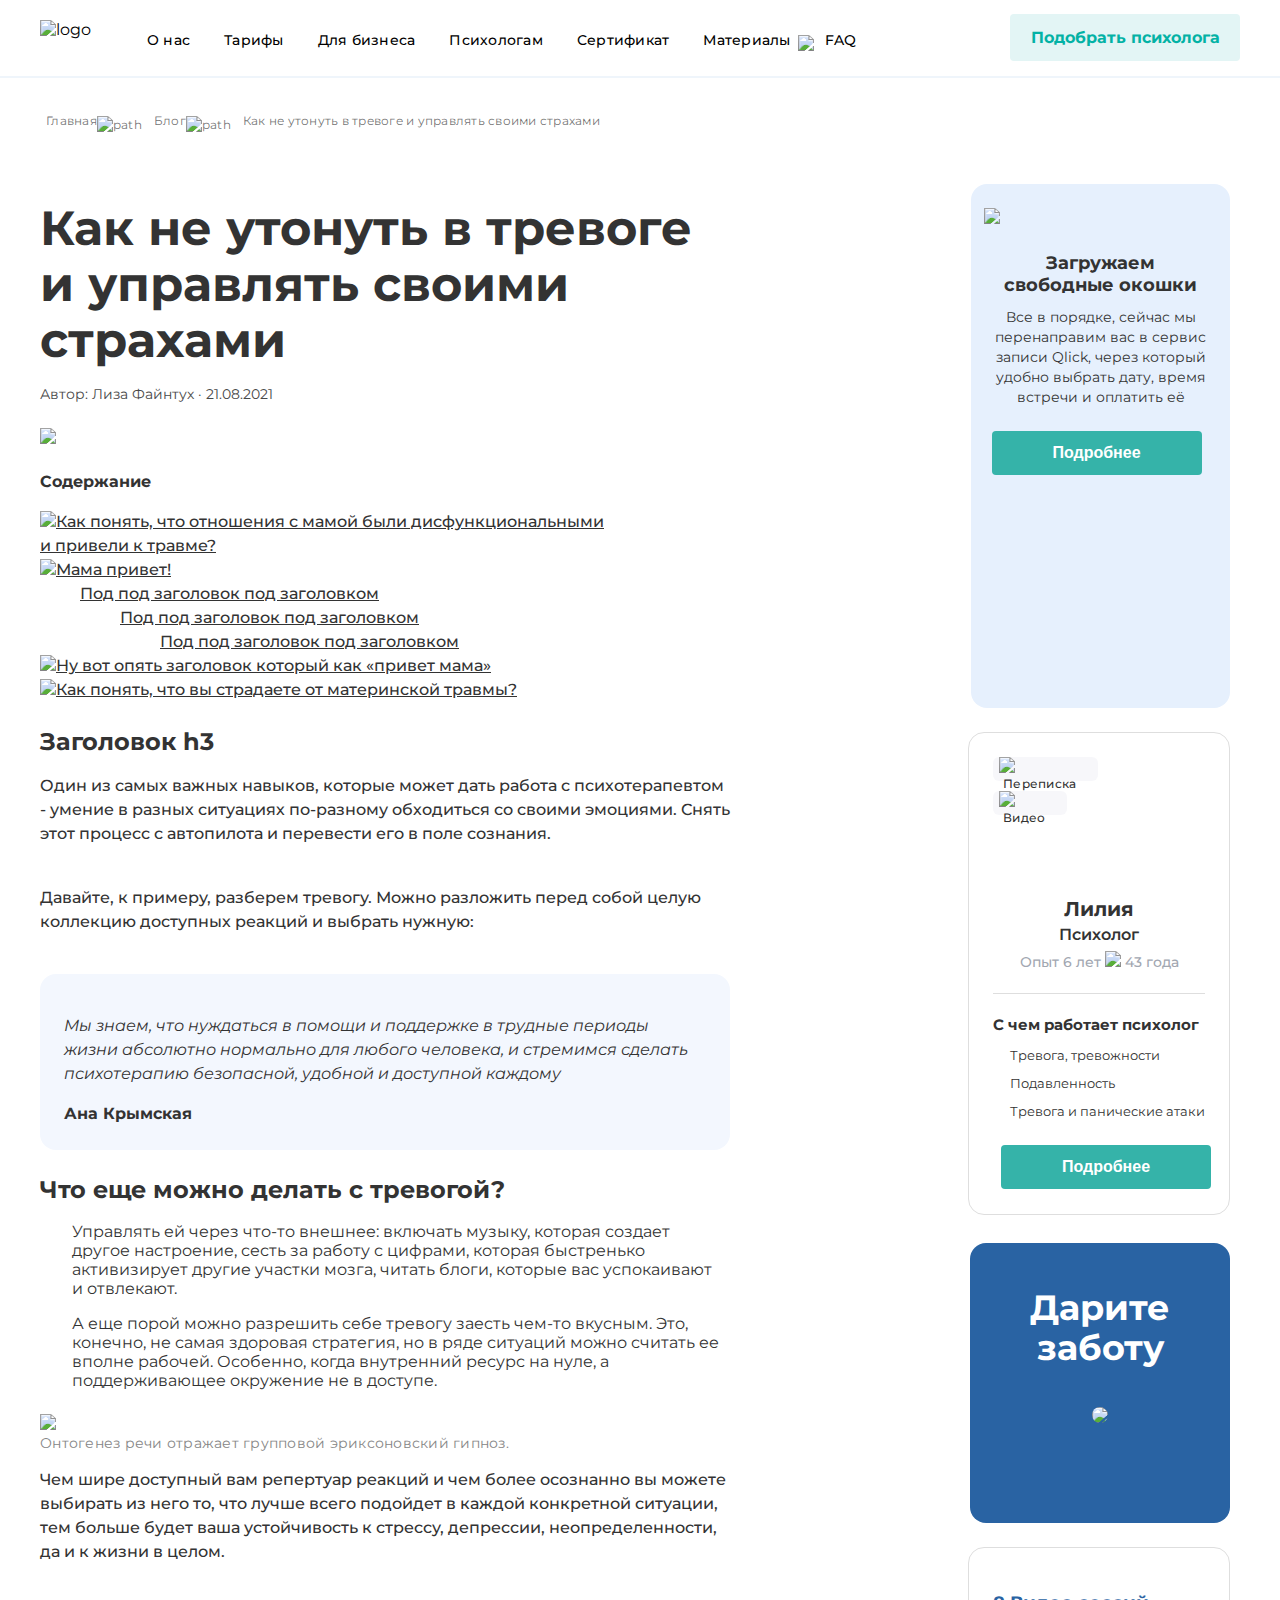
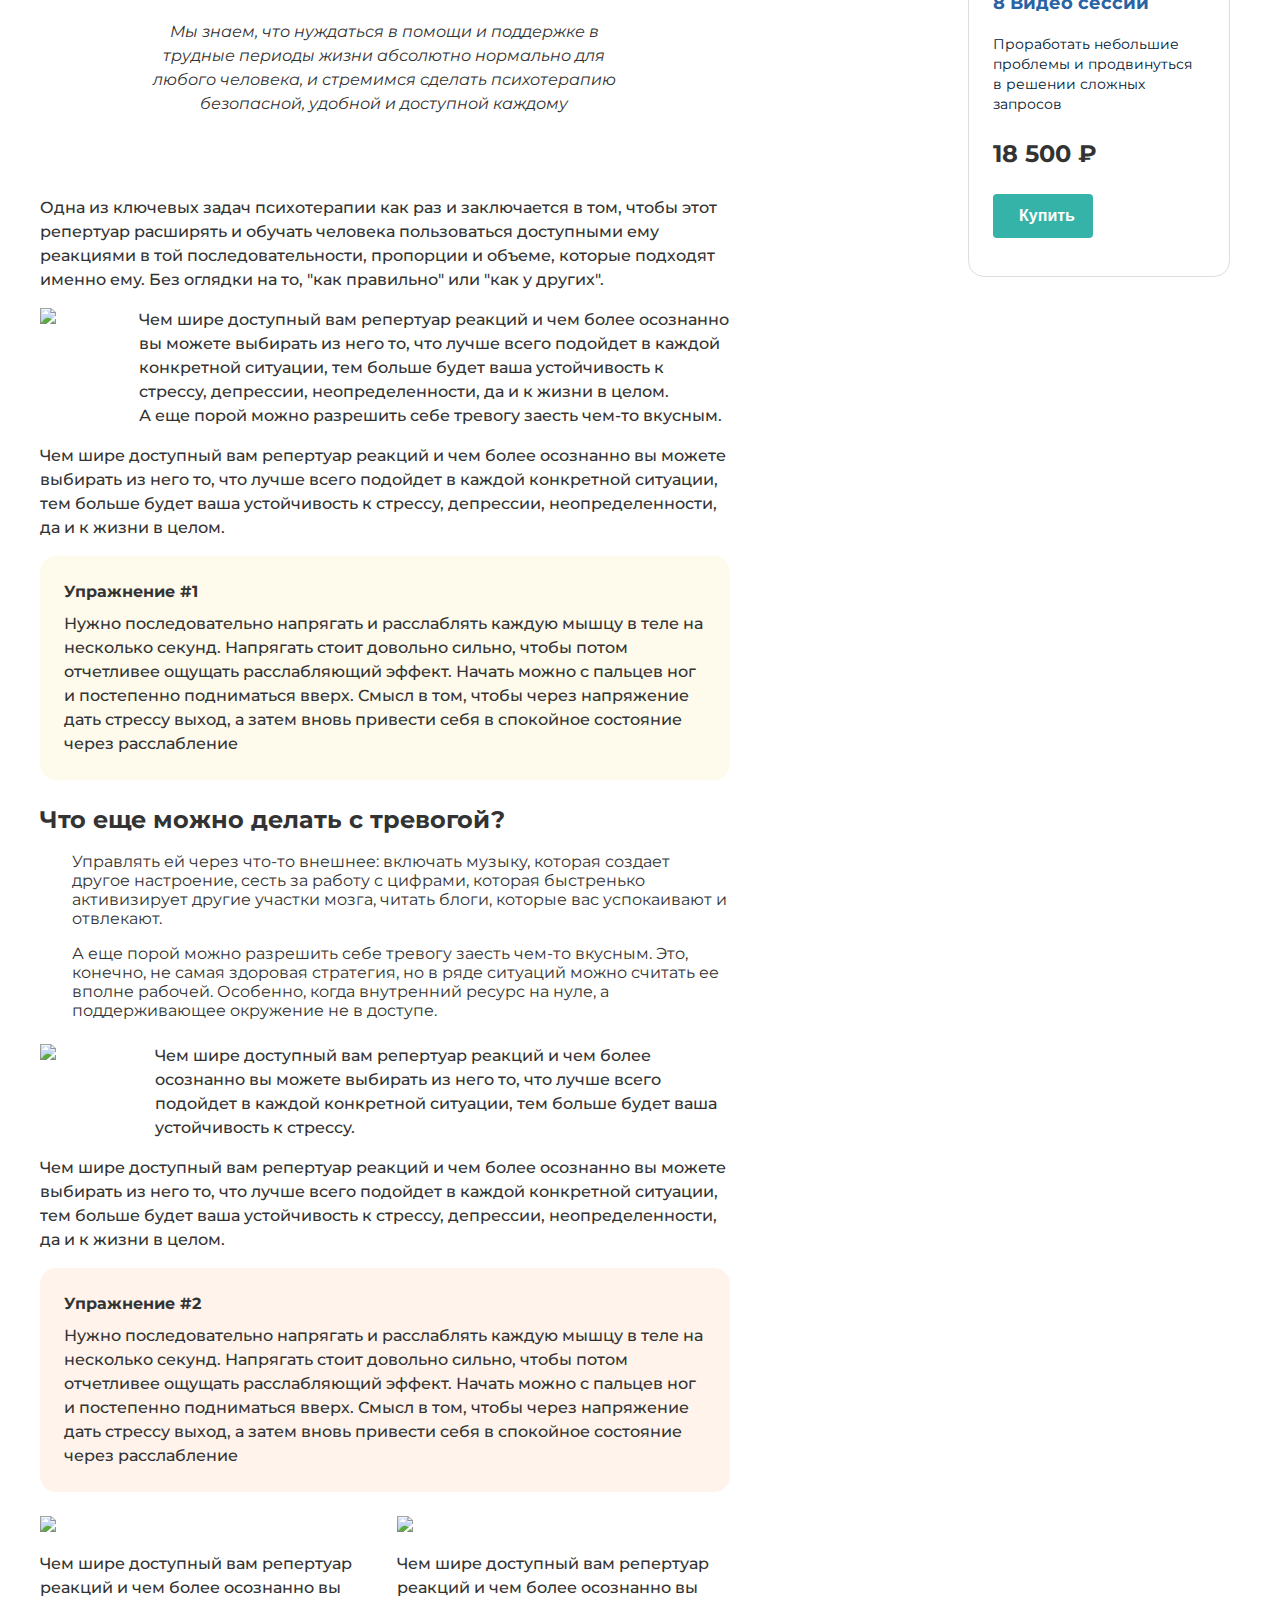
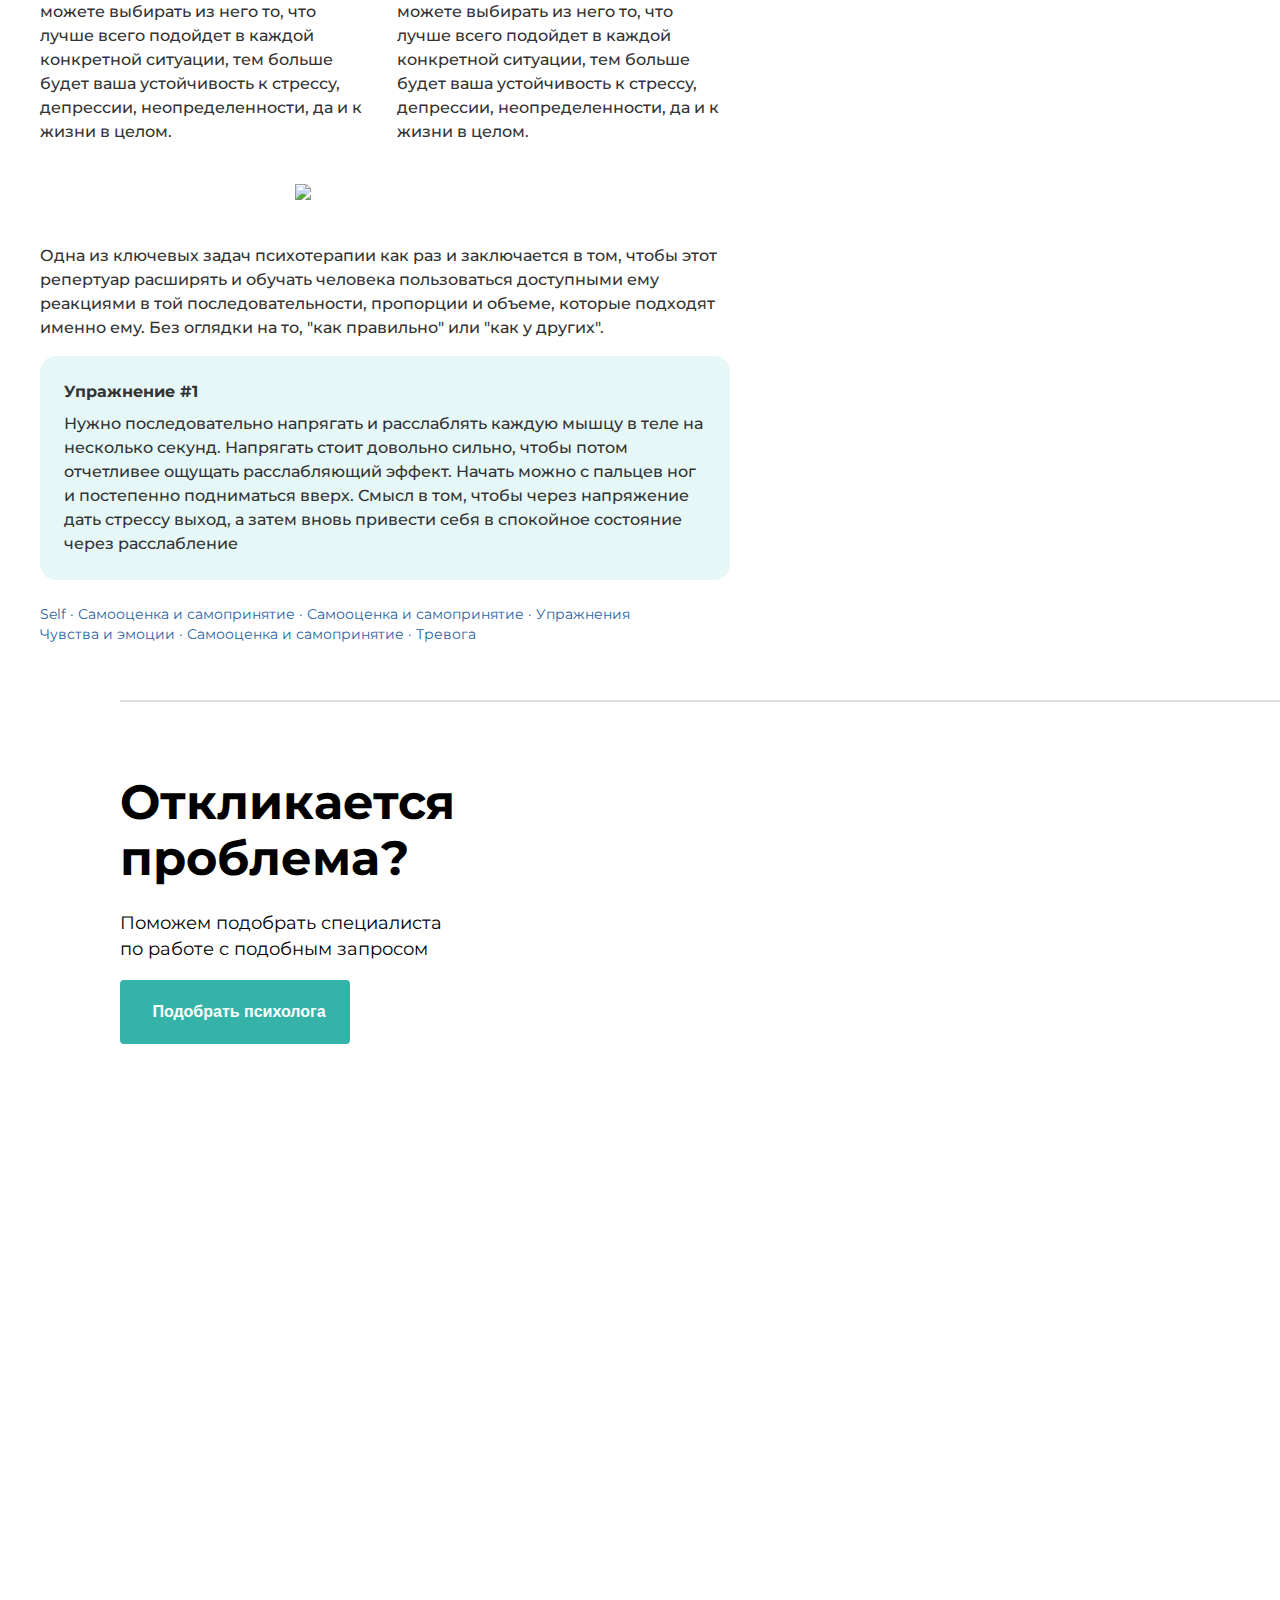
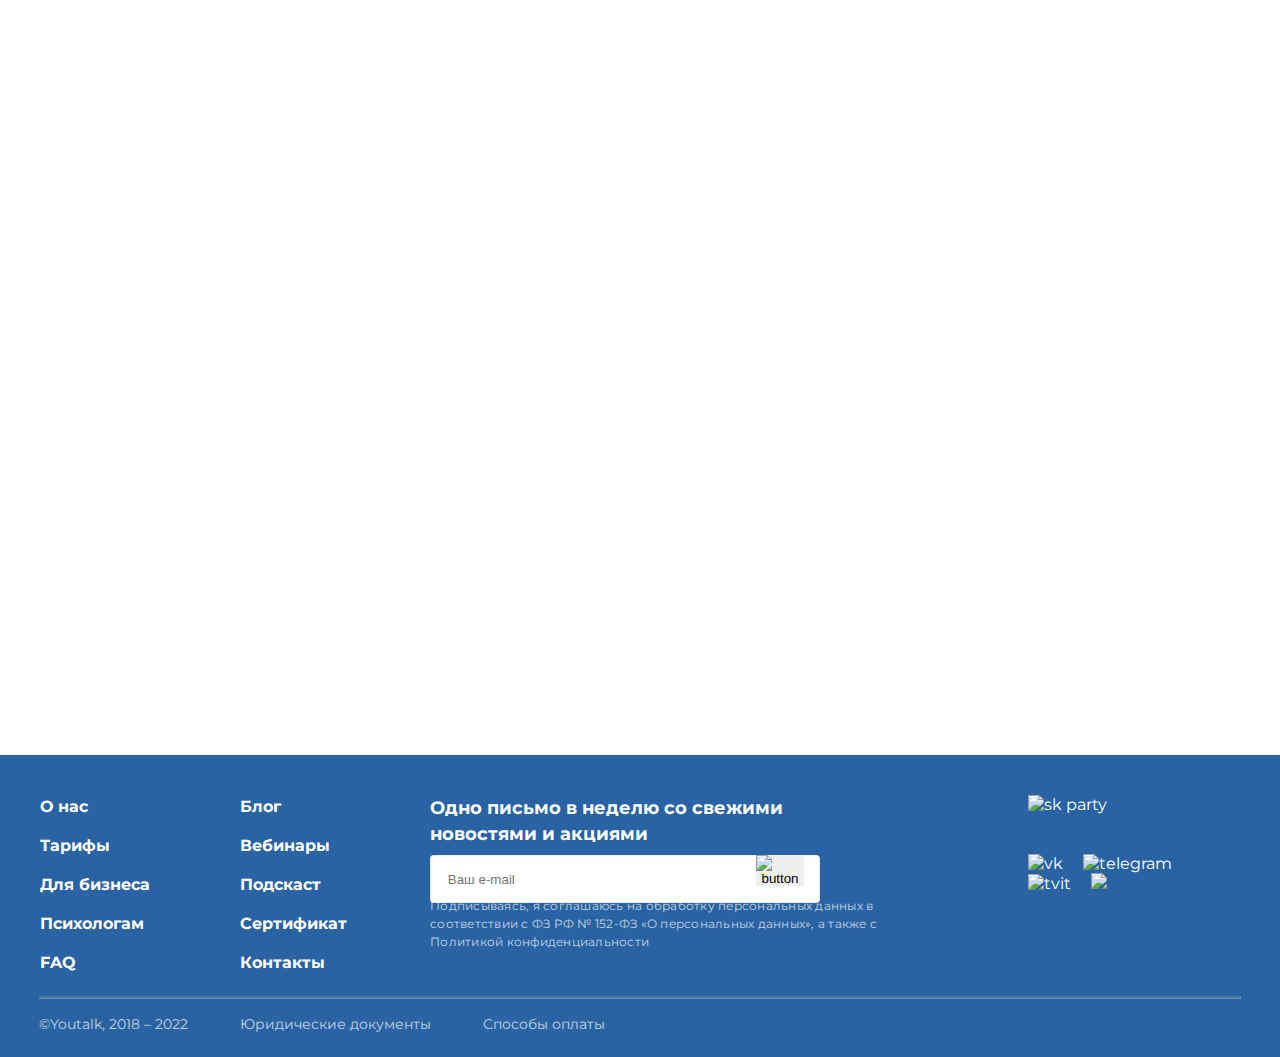
==== article/article.html @ bca85e9d "Create article.html" ====
<!DOCTYPE html>
<html lang="ru">
<head>
  <meta charset="UTF-8">
  <meta name="viewport" content="width=device-width, initial-scale=1.0">
  <title>Youtalk_article</title>
  <link rel="preconnect" href="https://fonts.googleapis.com">
  <link rel="preconnect" href="https://fonts.gstatic.com" crossorigin>
  <link href="https://fonts.googleapis.com/css2?family=Montserrat:wght@400;500;600;700&display=swap" rel="stylesheet">
  <link rel="stylesheet" href="../css/style_article.css">
</head>
<body>
  <header class="header">
    <div class="header__container">
      <div class="header__inner">
        <a href="#" class="logo"><img src="/img/article/Logo.svg" alt="logo"></a>
        <nav class="menu">
          <ui class="menu__list">
          <li class="menu-item"><a href="#" class="menu__link">О нас</a></li>
          <li class="menu-item"><a href="#" class="menu__link">Тарифы</a></li>
          <li class="menu-item"><a href="#" class="menu__link">Для бизнеса</a></li>
          <li class="menu-item"><a href="#" class="menu__link">Психологам</a></li>
          <li class="menu-item"><a href="#" class="menu__link">Сертификат</a></li>
          <li class="menu-item"><a href="#" class="menu__link-material">Материалы <img src="/img/article/menu.svg" class="material"></a></li>
          <li class="menu-item"><a href="#" class="menu__link">FAQ</a></li>
        </ui>
        </nav>
        <div class="menu__btn">
        <a class="menu__button-btn" href="#"><img src="/img/article/burger_menu.svg" alt="menu btn"></a>         
        </div>
        <div class="header__button">          
          <button class="info"><a class="button__link"href="#">Подобрать психолога</a></button>
        </div>
      </div>
    </div>
    <div class="header__line"></div>
  </header>
  <main>
    <div class="main__container">
      <section class="main__materials">
        <div class="main__path">            
              <ul class="none__path-li">
                <li class="path-li">
                  <a href="#"><span>Главная</span><img class="svg-path" src="/img/article/way.svg" alt="path"></a></li>
                <li class="path-li">
                  <a href="/index.html"><span>Блог</span></a><img class="svg-path" src="/img/article/way.svg" alt="path"></li>
                <li class="path-li-768">
                  <a href="#"><span>Как не утонуть в тревоге и управлять своими страхами</span></a></li>            
                <li class="path-li-414">
                  <a href="#"><span>Как не утонуть в тревоге и управ...</span></a></li>            
                <li class="path-li-320">
                  <a href="#"><span>Как не утонуть в тр...</span></a></li>            
              </ul>
        </div>
        <div class="main__title">
        <h1 class="title__h1-blog">Как не утонуть в тревоге и управлять своими страхами</h1>
        <p class="title__author">Автор: Лиза Файнтух · 21.08.2021</p>
        </div>
        <div class="main__article">
        <div class="article__content">
          <img class="content__img" src="/img/article/article_1.png" width="690px">
          <h3 class="article__h3">Содержание</h3>
          <ul class="article__ul-1">
            <li class="article__li"><img src="/img/article/point-2.svg">Как понять, что отношения с мамой были дисфункциональными <br>и привели к травме?</li>
            <li class="article__li"><img src="/img/article/point-2.svg">Мама привет!
              <ul class="article__ul-2">Под под заголовок под заголовком
                <ul class="article__ul-3">Под под заголовок под заголовком
                  <ul class="article__ul-4">Под под заголовок под заголовком</ul>
                </ul>
              </ul>
            </li>
            <li class="article__li"><img src="/img/article/point-2.svg">Ну вот опять заголовок который как «привет мама»</li>
            <li class="article__li"><img src="/img/article/point-2.svg">Как понять, что вы страдаете от материнской травмы?</li>
          </ul>

        </div>
        <div class="article__h2">
          <h2 class="h2___h3">Заголовок h3</h2>
          <p class="h2___p-1">Один из самых важных навыков, которые может дать работа с психотерапевтом - умение в разных ситуациях по-разному обходиться со своими эмоциями.  Снять этот процесс с автопилота и перевести его в поле сознания.</p>
          <p class="h2___p-2">Давайте, к примеру, разберем тревогу. Можно разложить перед собой целую коллекцию доступных реакций и выбрать нужную:</p>
          <div class="h2___quote">
            <p class="quote__p">Мы знаем, что нуждаться в помощи и поддержке в трудные периоды жизни абсолютно нормально для любого человека, и стремимся сделать психотерапию безопасной, удобной и доступной каждому</p>
            <span class="quote__span">Ана Крымская</span>
          </div>

        </div>
        <div class="article__section-1">
          <h2 class="section-1__h2">Что еще можно делать с тревогой?</h2>
          <ul class="section-1__ul">
            <li class="section-1__li">Управлять ей через что-то внешнее: включать музыку, которая создает<br> другое настроение, сесть за работу с цифрами, которая быстренько активизирует другие участки мозга, читать блоги, которые вас успокаивают<br> и отвлекают.</li>
            <li class="section-1__li">А еще порой можно разрешить себе тревогу заесть чем-то вкусным. Это, конечно, не самая здоровая стратегия, но в ряде ситуаций можно считать ее вполне рабочей. Особенно, когда внутренний ресурс на нуле, а поддерживающее окружение не в доступе.</li>
          </ul>
          <figure class="section-1__img">
            <img class="section-1__img-2" src="/img/article/article_2.png" width="690px">
            <figcaption class="section-1__figcaption">Онтогенез речи отражает групповой эриксоновский гипноз.</figcaption>
          </figure>
          <p class="section-1__p-1">Чем шире доступный вам репертуар реакций и чем более осознанно вы можете выбирать из него то, что лучше всего подойдет в каждой конкретной ситуации, тем больше будет ваша устойчивость к стрессу, депрессии, неопределенности, да и к жизни в целом.</p>
          <div class="section-1__p">
            <p class="section-1__p-2">Мы знаем, что нуждаться в помощи и поддержке в трудные периоды жизни абсолютно нормально для любого человека, и стремимся сделать психотерапию безопасной, удобной и доступной каждому</p>
          </div>
          <p class="section-1__p-3">Одна из ключевых задач психотерапии как раз и заключается в том, чтобы этот репертуар расширять и обучать человека пользоваться доступными ему реакциями в той последовательности, пропорции и объеме, которые подходят именно ему. Без оглядки на то, "как правильно" или "как у других".</p>
          <div class="section-1__p-img">
            <img class="section-1__img-3" src="/img/article/article_3.png" width="282px">
            <p class="section-1__p-4">Чем шире доступный вам репертуар реакций и чем более осознанно вы можете выбирать из него то, что лучше всего подойдет в каждой конкретной ситуации, тем больше будет ваша устойчивость к стрессу, депрессии, неопределенности, да и к жизни в целом.<br>А еще порой можно разрешить себе тревогу заесть чем-то вкусным. </p>
          </div>
          <p class="section-1__p-5">Чем шире доступный вам репертуар реакций и чем более осознанно вы можете выбирать из него то, что лучше всего подойдет в каждой конкретной ситуации, тем больше будет ваша устойчивость к стрессу, депрессии, неопределенности, да и к жизни в целом.</p>
          <div class="section-1__bloc-1">
            <h3 class="section-1__h3">Упражнение #1</h3>
            <p class="section-1__p-6">Нужно последовательно напрягать и расслаблять каждую мышцу в теле на несколько секунд. Напрягать стоит довольно сильно, чтобы потом отчетливее ощущать расслабляющий эффект. Начать можно с пальцев ног и постепенно подниматься вверх. Смысл в том, чтобы через напряжение дать стрессу выход, а затем вновь привести себя в спокойное состояние через расслабление</p>
          </div>
        </div>
        <div class="article__section-2">
          <h2 class="section-2__h2">Что еще можно делать с тревогой?</h2>
          <ul class="section-2__ul">
            <li class="section-2__li">Управлять ей через что-то внешнее: включать музыку, которая создает другое настроение, сесть за работу с цифрами, которая быстренько активизирует другие участки мозга, читать блоги, которые вас успокаивают и отвлекают.</li>
            <li class="section-2__li">А еще порой можно разрешить себе тревогу заесть чем-то вкусным. Это, конечно, не самая здоровая стратегия, но в ряде ситуаций можно считать ее вполне рабочей. Особенно, когда внутренний ресурс на нуле, а поддерживающее окружение не в доступе.</li>
          </ul>
          <div class="section-2__p-img">
            <img class="section-2__img-4" src="/img/article/article_4.png" width="281px">
            <p class="section-2__p-1">Чем шире доступный вам репертуар реакций и чем более осознанно вы можете выбирать из него то, что лучше всего подойдет в каждой конкретной ситуации, тем больше будет ваша устойчивость к стрессу.</p>
          </div>
          <p class="section-2__p-2">Чем шире доступный вам репертуар реакций и чем более осознанно вы можете выбирать из него то, что лучше всего подойдет в каждой конкретной ситуации, тем больше будет ваша устойчивость к стрессу, депрессии, неопределенности, да и к жизни в целом.</p>
          <div class="section-2__bloc-2">
            <h3 class="section-2__h3">Упражнение #2</h3>
            <p class="section-2__p-3">Нужно последовательно напрягать и расслаблять каждую мышцу в теле на несколько секунд. Напрягать стоит довольно сильно, чтобы потом отчетливее ощущать расслабляющий эффект. Начать можно с пальцев ног и постепенно подниматься вверх. Смысл в том, чтобы через напряжение дать стрессу выход, а затем вновь привести себя в спокойное состояние через расслабление</p>
          </div>
          <div class="section-2__cards">
            <div class="section-2__card-1">
              <img class="section-2__card-1__img-5" src="/img/article/article_5.png" width="333px" >
              <p class="section-2__p-4">Чем шире доступный вам репертуар реакций и чем более осознанно вы можете выбирать из него то, что лучше всего подойдет в каждой конкретной ситуации, тем больше будет ваша устойчивость к стрессу, депрессии, неопределенности, да и к жизни в целом.</p>
            </div>
            <div class="section-2__card-2">
              <img class="section-2__card-2__img-6" src="/img/article/article_6.png" width="333px">
              <p class="section-2__p-5">Чем шире доступный вам репертуар реакций и чем более осознанно вы можете выбирать из него то, что лучше всего подойдет в каждой конкретной ситуации, тем больше будет ваша устойчивость к стрессу, депрессии, неопределенности, да и к жизни в целом.</p>
            </div>
          </div>
          <img class="section-2__img-7" src="/img/article/Group.svg" >
          <p class="section-2__p-6">Одна из ключевых задач психотерапии как раз и заключается в том, чтобы этот репертуар расширять и обучать человека пользоваться доступными ему реакциями в той последовательности, пропорции и объеме, которые подходят именно ему. Без оглядки на то, "как правильно" или "как у других".</p>
          <div class="section-2__bloc-3">
            <h3 class="section-2__h3">Упражнение #1</h3>
            <p class="section-2__p-7">Нужно последовательно напрягать и расслаблять каждую мышцу в теле на несколько секунд. Напрягать стоит довольно сильно, чтобы потом отчетливее ощущать расслабляющий эффект. Начать можно с пальцев ног и постепенно подниматься вверх. Смысл в том, чтобы через напряжение дать стрессу выход, а затем вновь привести себя в спокойное состояние через расслабление</p>
          </div>
        </div>
        <div class="article__link">
          <a href="#">Self ·</a>
          <a href="#">Самооценка и самопринятие ·</a>
          <a href="#">Самооценка и самопринятие ·</a>
          <a href="#">Упражнения </a><br>
          <a href="#">Чувства и эмоции ·</a>
          <a href="#">Самооценка и самопринятие ·</a>
          <a href="#">Тревога</a>
        </div>
        </div>
      </section>
      <aside class="main__aside">        
        <article class="asaide__1__img-h3-p">
          <img class="asaide__1__img" src="/img/article/sb_1.png">
          <h3 class="asaide__1__h3">Загружаем <br>свободные окошки</h3>
          <p class="asaide__1__p">Все в порядке, сейчас мы перенаправим вас в сервис записи Qlick, через который <br>удобно выбрать дату,  время <br> встречи и оплатить её</p>
          <div class="asaide__1__button-link"><button class="asaide__1__button"><a href="#">Подробнее</a></button></div>
        </article>
        <article class="asaide__2">
          <div class="asaide__2__tegs">
            <ul class="asaide__2__teg-ul">
              <li class="asaide__2__teg-li-1"><img src="/img/article/correspondence.svg"><a class="teg-li__link" href="#">Переписка</a></li>
              <li class="asaide__2__teg-li-2"><img src="/img/article/video.svg"><a class="teg-li__link" href="#">Видео</a></li>
            </ul>            
          </div>
          <div class="asaide__2__text">
            <h3 class="asaide__2__text-h3">Лилия</h3>
            <p class="asaide__2__text-p">Психолог</p>
            <p class="asaide__2__text-p-2">Опыт 6 лет <img src="/img/article/point-1.png"> 43 года </p>
            <div class="asaide__2__text-line"></div>            
            <h3 class="asaide__2__text-h3-2">С чем работает психолог</h3>
            <ul class="asaide__2__text-ul">
              <li class="asaide__2__text-li">Тревога, тревожности</li>
              <li class="asaide__2__text-li">Подавленность</li>
              <li class="asaide__2__text-li">Тревога и панические атаки</li>
            </ul>
            <div class="asaide__2__button-link"><button class="asaide__2__button"><a href="#">Подробнее</a></button></div>
          </div>
        </article>
        <article class="asaide__3">
          <div class="asaide__3__bloc">
            <h2 class="asaide__3__h2">Дарите заботу</h2>
            <img class="asaide__3__img" src="/img/article/sb_3.png">
          </div>
        </article>
        <article class="asaide__4">
          <h3 class="asaide__4__h3">8 Видео сессий</h3>
          <p class="asaide__4__p-1">Проработать небольшие проблемы и продвинуться <br>в решении сложных запросов</p>
          <p class="asaide__4__p-2">18 500 ₽ </p>
          <div class="asaide__4__button-a"><button class="asaide__4__button"><a href="#">Купить</a></button></div>
        </article>       
      </aside>
    </div>
    <section class="main__respond">
      <div class="main__respond-fon">
      <div class="main__respond-div">        
          <hr class="main__respond__hr">
          <h2 class="main__respond__h2">Откликается <br>
            проблема?</h2>
          <p class="main__respond__p">Поможем подобрать специалиста <br>по работе с подобным запросом</p>
          <div class="main__respond__button-a"><button class="main__respond__button"><a href="#">Подобрать психолога</a></button></div>         
        </div>
      </div>
      </div>
    </section>
  </main>
  <footer>
    <div class="footer__container">
        <div class="footer__inner-1">
            <div class="footer__ul-lists">
                <ul class="footer__list-1">
                  <li class="list__item"><a href="#" class="item__link">О нас</a></li>
                  <li class="list__item"><a href="#" class="item__link">Тарифы</a></li>
                  <li class="list__item"><a href="#" class="item__link">Для бизнеса</a></li>
                  <li class="list__item"><a href="#" class="item__link">Психологам</a></li>
                  <li class="list__item"><a href="#" class="item__link">FAQ</a></li>
                </ul>
                <ul class="footer__list-2">
                  <li class="list__item"><a href="#" class="item__link">Блог</a></li>
                  <li class="list__item"><a href="#" class="item__link">Вебинары</a></li>
                  <li class="list__item"><a href="#" class="item__link">Подскаст</a></li>
                  <li class="list__item"><a href="#" class="item__link">Сертификат</a></li>
                  <li class="list__item"><a href="#" class="item__link">Контакты</a></li>
                </ul>
            </div>
            <div class="footer__wrapper" >
             <form class="footer__form" action="#" method="get">
                <h2 class="footer__title">Одно письмо в неделю со свежими <br>новостями и акциями</h2>
                <input class="footer__input" type="email" name="email" placeholder="    Ваш e-mail">
                <button class="footer__button">                    
                <img class="footer__button-img" src="/img/blog/buttom.svg" alt="button">
                </button>                
                <p class="footer__text">Подписываясь, я соглашаюсь на обработку персональных данных в соответствии с ФЗ РФ № 152-ФЗ «О персональных данных», а также с Политикой конфиденциальности</p>
                </form>
            </div>
            <div class="footer__ikon">
                <a href="#" class="footer__ikon-link-sk"><img src="/img/blog/Sk.svg" alt="sk party" class="ikon"></a>
                <a href="#" class="footer__ikon-link"><img src="/img/blog/vk.svg" alt="vk" class="ikon"></a>
                <a href="#" class="footer__ikon-link"><img src="/img/blog/tg.svg" alt="telegram" class="ikon"></a>
                <a href="#" class="footer__ikon-link"><img src="/img/blog/tvit.svg" alt="tvit" class="ikon"></a>
                <a href="#" class="footer__ikon-link"><img src="/img/blog/dzen.svg" class="ikon"></a>
            </div>
        </div>
        <div class="footer__inner-2">
            <hr class="inner-2__line">
            <div class="inner-2__link">
                <a class="footer__link-1" href="#">©Youtalk, 2018 – 2022</a>
                <a class="footer__link-2" href="#">Юридические документы</a>
                <a class="footer__link-3" href="#">Способы оплаты</a>
            </div>
        </div>
    </div>
</footer>
</body>
</html>
---- css/style_article.css ----
@import url("https://fonts.googleapis.com/css2?family=Montserrat:wght@400;500;600;700&display=swap");

body {
  margin: 0;
  font-family: "Montserrat", sans-serif;
  
}

a {
  text-decoration: none;
  color: inherit;
}

ul {
  list-style: none;
}

.header__container {
  width: 100%;
  max-width: 1440px;
  padding: 0 auto;
  margin: 0 auto;
}

.header__inner {
  display: flex;
  justify-content: space-between;
  width: 1200px;
  height: 76px;
  padding: 0 auto;
  margin: 0 auto;
}

.logo {
  padding: 20px 36px 20px 0;
}

.menu {
  padding: 30px 129px 30px 0px;
}

.menu__button-btn {
  display: none;
}

.menu-item {
  display: inline;
  padding: 0px 15px;
  font-size: 14px;
  font-weight: 500;
  line-height: 114%;
  letter-spacing: 0.25px;
}

.menu-item:hover{
  color: #16C8BB;
}

.menu__link-material {
  position: relative;
}

.material {
  position: absolute;
  top: 4px;
  left: 95px;
}

.header__button {
  padding: 14px 0;
  border-radius: 4px;
}

.info {
  padding: 14px 20px;
  width: 230px;
  border: 0;
  border-radius: 4px;
  background: #e3f5f5;
  color: #03b2a5;
  font-family: Montserrat;
  font-size: 16px;
  font-weight: 700;
}

.info:hover {
  background: #bee8e8
}

.header__line {
  max-width: 1440px;
  padding: 0 auto;
  margin: 0 auto;
  height: 2px;
  background-color: #eff5fb;
}


main{
  width: 100%;  
  max-width: 1440px; 
  height: 5477px; 
  padding: 0 auto;
  margin: 0 auto;
  background: url(/img/article/fon-sb.svg) no-repeat;
  background-position: 155% 45%;
}

.main__container {
  width: 1200px;
  margin: 0 auto;
  padding: 16px 0 48px;
  display: flex;
  justify-content: flex-start;
  color: #333;
}

.main__materials{
  width: 690px;
}

.main__path{
  width: 100%;
  max-width: 1200px; 
  padding: 16px 6px ;
  margin: 0 auto;
}

.none__path-li {
  display: inline;
  margin: 0;
  padding: 0;
}

.svg-path{
position:  relative ;
top: 0.3em;
}

.path-li, .path-li-768{
  display: inline;
  padding: 0 8px 0 0;
  font-size: 12px;
  color: rgba(51, 51, 51, 0.70);
  text-align: center; 
  font-style: normal;
  font-weight: 400;
  line-height: 18px; 
  letter-spacing: 0.25px; 
}

.path-li-414, .path-li-320{
  display:none;
}

.main__title{
  margin: 54px 0 24px ;
}

.title__h1-blog{
  margin: 0;
  font-size: 48px;
  font-style: normal;  
  line-height: 56px;
}

.title__author{
  margin: 16px 0 0 0;
  color: #494949;
  font-size: 14px;
  font-style: normal;
  font-weight: 400;
  line-height: 20px;
}

.article__h3{
  font-size: 16px;
  line-height: 24px;
  margin: 22px 0 0 0;
}

.article__ul-1{
  margin: 16px 0 0 0;
  padding: 0;
  font-weight: 500;
  line-height: 24px; 
  text-decoration-line: underline; 
}

.h2___h3{
  margin: 24px 0 16px;
  line-height: 32px;
} 

.h2___p-1, .h2___p-2{
  margin: 0 0 40px 0;
  font-weight: 500;
  line-height: 24px;
}

.h2___quote{ 
  border-radius: 16px;
  background: #F3F7FE; 
  padding: 24px;
}

.quote__p{
  margin: 0;
  padding: 16px 0;
  background: url(/img/article/quote.svg) no-repeat;
  font-style: italic;
  line-height: 24px;
}

.quote__span{
  font-weight: 700;
  line-height: 24px;
}

.section-1__h2, .section-2__h2{
margin: 24px 0 0 0;
line-height: 32px;
}

.section-1__ul, .section-2__ul{
margin: 0;
padding: 0;
}

.section-1__li, .section-2__li{
  padding-left: 2rem;
  background-image: url(/img/article/point-2.svg);
  background-repeat: no-repeat;
  background-position: 0 20%;
  padding-top: 16px;
}

.section-1__img, .section-1__figcaption {
  margin: 0;  
  padding: 0;
  color: #868686; 
  font-size: 14px;
  font-style: normal;
  font-weight: 400;
  line-height: 130%;
  letter-spacing: 0.25px; 
}

.section-1__img{
  margin-top: 24px;
}

.section-1__p{
  background: url(/img/article/fon-main.svg) no-repeat 50%;
  padding: 24px 104px 48px 102px;
}

.section-1__p-1, .section-1__p-3, .section-1__p-4, .section-1__p-5, .section-1__p-6, .section-2__p-1, .section-2__p-2, .section-2__p-3, .section-2__p-4, .section-2__p-5, .section-2__p-6, .section-2__p-7{
  font-weight: 500;
  line-height: 24px;
}

.section-1__p-2{
  text-align: center;
  font-style: italic;
  line-height: 24px; 
}

.section-1__p-img, .section-2__p-img{
  display: flex; 
}

.section-1__p-4, .section-2__p-1{
  margin: 0;
  padding-left: 24px;
}

.section-1__bloc-1, .section-2__bloc-2, .section-2__bloc-3{
  padding: 24px;
  border-radius: 16px;
  background: #FEFAEC; 
}

.section-1__h3, .section-2__h3 {
  margin: 0;
  font-size: 16px;
  font-style: normal;
  font-weight: 700;
  line-height: 24px;
}

.section-1__p-6, .section-2__p-3, .section-2__p-7{
  margin: 8px 0 0 0 ;
}

.section-2__p-img{
  margin-top: 24px;
}

.section-2__bloc-2{
  background: #FFF3EB; 
}

.main__aside{
  width: 510px;
}

.section-2__cards{
  display: flex;
  margin-top: 24px;
}

.section-2__card-1{
  padding-right: 24px;
}

.section-2__img-7{
  margin: 24px 255px;
}

.section-2__bloc-3{
  background: #03b2a51a; 
}

.article__link{
  margin-top: 24px;
  color: #2963A3;
  font-size: 14px;
  line-height: 20px;
}

.main__aside{ 
  margin-top: 90px ;
  width: 500px;

}


.asaide__1__img-h3-p{
  width: 234px;
  height: 476px;
  padding: 24px 12.5px;
  border-radius: 16px;
  background: #E6F0FD; 
  margin-left: auto;
  margin-right: 0;
}

.asaide__1__img{
  margin: auto;
  width: 245px;

}

.asaide__1__h3{
  margin: 24px 0 0 0;
  text-align: center;
  font-size: 18px;
}

.asaide__1__p{
  margin: 11px 0 24px;
  text-align: center;
  font-size: 14px;
  line-height: 20px;
}

.asaide__1__button-link, .asaide__2__button-link {
  display: flex;
  justify-content: center;
  width: 190px;
  padding: 10px 10px; 
  gap: 9px;
  border-radius: 4px;
  background: #35B3A9; 
  margin-left: 8px;  
}

.asaide__1__button-link, .asaide__2__button-link, .asaide__1__button, .asaide__2__button{

}


.asaide__1__button, .asaide__2__button {
  border: 0;
  padding: 0;
  color: #FFF; 
  font-size: 16px;
  font-style: normal;
  font-weight: 700;
  line-height: 24px;
  background: #35B3A9
}

.asaide__1__button-link:hover, .asaide__2__button-link:hover, .asaide__1__button:hover, .asaide__2__button:hover{
  background: #348f87;
}


.asaide__2{
  display: flex;
  flex-direction: column;
  width: 212px;
  height: 433px;
  padding: 24px;
  border-radius: 16px;
  border: 1px solid #DEDEDE; 
  background: #FFF; 
  margin-left: auto;
  margin-right: 0;
  margin-top: 24px;
}

.asaide__2__tegs{
background: url(/img/article/sb_2.png) no-repeat 50% 50%;
height: 125px;
}

.asaide__2__teg-ul{
 margin: 0;
 padding: 0;

}

.asaide__2__teg-li-1, .asaide__2__teg-li-2{
  margin-bottom: 10px;
  padding: 0 6px;
  border-radius: 6px;
  background: #f3f4f8b3; 
  font-size: 12px;
  font-weight: 500;
  letter-spacing: 0.25px; 
}

.asaide__2__teg-li-1{
  width: 93px;
  height: 24px;
}

.asaide__2__teg-li-2{
  width: 62px;
  height: 24px;
}

.teg-li__link{
  margin-left: 4px ;
}

.asaide__2__text{
width: 212px;
height: 285px;
}

.asaide__2__text-h3{
  margin: 13px 0 0 0;
  text-align: center; 
  font-size: 20px;
  line-height: 28px;
}

.asaide__2__text-p, .asaide__2__text-p-2{
  margin: 0 0 4px 0;
  font-weight: 600;
  line-height: 24px;
  text-align: center; 
}

.asaide__2__text-p-2{
  font-size: 14px;
  font-weight: 500;
  line-height: 20px; 
  color: #A2A7B1; 
}
.asaide__2__text-line{
  display: flex;
  height: 1px;
  margin: 20px 0px;
  background: #FFF; 
  box-shadow: 0px 1px 0px 0px #DEDEDE
  
}
.asaide__2__text-h3-2{
  margin: 0;
  font-size: 15px;
  line-height: 24px;
}
.asaide__2__text-ul{
  margin: 8px 0 16px;
  padding: 0;
  font-size: 13px;
  line-height: 20px;
}
.asaide__2__text-li{
  background-image: url(/img/article/point-2.svg);
  background-repeat: no-repeat;
  background-position: 0 0;
  padding-left: 17px;
  padding-bottom: 8px;
}

.asaide__3{
  width: 260px;
  height: 280px;
  border-radius: 16px;
  background:#2963A3; 
  margin-left: auto;
  margin-right: 0;
  margin-top: 28px;
  text-align: center;
}

.asaide__3__bloc{
  padding: 45px 0 0 0;
  width: 260px;
  height: 150px;
  color: #FFF; 
   text-align: center;
  font-size: 23px;
  font-style: normal;
  font-weight: 700;
  line-height: 40px;
  background: url(/img/article/asaide__3.svg) no-repeat ;
}

.asaide__3__h2{
  margin: 0;
  padding: 0 0 27px 0;
}

.asaide__3__img{
  width: 260px;
  border-radius: 16px;
}

.asaide__4{
  
  width: 212px;
  height: 280px;
  padding: 24px;
  border-radius: 16px;
  border: 1px solid #DEDEDE; 
  background: url(/img/article/sb_4.png) no-repeat 140% 120%; 
  margin-left: auto;
  margin-right: 0;
  margin-top: 24px;
}

.asaide__4__h3{
  color: #2963A3;
  font-size: 18px;
  line-height: 26px;
}

.asaide__4__p-1{
  color: #011632;
  font-size: 14px;
  font-weight: 400;
  line-height: 20px; 
}

.asaide__4__p-2{
  color: #333;
  font-size: 24px;
  font-weight: 700;
  line-height: 32px; 
}

.asaide__4__button-a{
  display: flex;
  justify-content: center;
  width: 80px;
  padding: 10px 10px; 
  gap: 9px;
  border-radius: 4px;
  background: #35B3A9; 
}

.asaide__4__button{
 margin-left: 8px;
 border: 0;
 padding: 0;
 color: #FFF; 
 font-size: 16px;
 font-style: normal;
 font-weight: 700;
 line-height: 24px;
 background: #35B3A9
}

.asaide__4__button-a:hover, .asaide__4__button:hover{
  background: #348f87;
}

.main__respond{
  width: 100%;
  width: 1440px;
  height: 510px;
  padding: 0 auto;
  margin: 0 auto;
  background: url(/img/article/fon-footer.svg) no-repeat 0 100%;
}

.main__respond-div{
  width: 1200px;
  height: 510px; 
  margin: 0 auto;
  background: url(/img/article/respond.png) no-repeat 100% 40%;
}

.main__respond__hr{
  height: 2px;
  background-color: #DEDEDE;; 
  border: 0;
}

.main__respond__h2{
  margin: 72px 0 24px;
  font-size: 48px;
  line-height: 56px; 
}

.main__respond__p{
  font-size: 18px;
  line-height: 26px;
}

.main__respond-fon{
  background: url(/img/article/fon-respond.svg) no-repeat 115% 40% ;
}

.main__respond__button-a{
  display: flex;
  justify-content: center;
  width: 190px;
  padding: 20px 20px; 
  gap: 9px;
  border-radius: 4px;
  background: #35B3A9; 
}

.main__respond__button{
  margin-left: 8px;
  border: 0;
  padding: 0;
  color: #FFF; 
  font-size: 16px;
  font-style: normal;
  font-weight: 700;
  line-height: 24px;
  background: #35B3A9
}

.main__respond__button-a:hover, .main__respond__button:hover{
  background: #348f87;
}

.footer__container{ 
  display: flex; 
  flex-direction: column; 
  align-items: center;
  width: 100%;
  max-width:  1440px;
  min-height: 302px; 
  margin-left: auto;
  margin-right: auto;
  background: #2963A3; 
  color: #FFF; 
  }
  
    
  .footer__inner-1 {
  display: grid;
  grid-template-columns: repeat(12 78px) ;
  grid-template-rows: 184px;
  gap: 0 20px ;
  max-width: 1200px;
  height: 184px;
  margin: 40px 120px 17px 120px ;
  }
    
  .footer__ul-lists{
  width: 310px;
  height: 184px;
  display: flex;
  grid-row-start: 1;
  grid-row-end:  2;
  grid-column-start: 1;
  grid-column-end: 2 ;
  }
    
  .footer__list-1 {       
     margin: 0;  
     margin-right: 0px;  
     padding: 0;   
    }
  
 .footer__list-2{
   margin: 0;  
   margin-left: 90px;  
   padding: 0; 
 }
    
 .list__item {
   display: flex;    
   padding-bottom: 15px;
   font-size: 16px;
   font-weight: 700;
   line-height: 24px;
 }
    
  .footer__wrapper {   
    width: 486px;    
    flex-shrink: 0;
    grid-row-start: 1;
    grid-row-end:  2;
    grid-column-start: 5;
    grid-column-end: 10 ;
    
  }
    
  .footer__form {
    display: flex;
    flex-direction: column;
    justify-content: flex-start;
  }
    
  .footer__title {
    margin: 0;
    font-size: 18px;
    font-style: normal;
    font-weight: 700;
    line-height: 26px;
  }
    
  .footer__input {
    width: 384px;
    height: 44px;
    margin: 8px 0;
    border-radius: 4px;
    border: 1px solid rgba(157, 157, 157, 0.2);
  }
    
  .footer__button {
    display: flex;
    max-width: 48px;
    margin: 0;
    border: 0;
    padding: 0;
    position: relative;
    top: -56px;
    left: 326px;
  }

  .footer__button-img:hover{   
    border: 2px solid #929090;
    border-radius: 5px;
  }
    
  .footer__text {
    margin: 0;
    font-size: 12px;
    font-weight: 400;
    line-height: 18px;
    letter-spacing: 0.25px;
    opacity: 0.7;
    position: relative;
    top: -45px;
    left: 0px;
  }
    
  .footer__ikon { 
    margin-left: 92px;       
    width: 221px;
    height: 184px;
    flex-shrink: 0;
    grid-row-start: 1;
    grid-row-end:  2;
    grid-column-start: 10;
    grid-column-end: 13 ;
  }
    
  .footer__ikon-link-sk {
    display: flex;
    padding-bottom: 40px;
  }
  
  .footer__ikon-link {    
    flex-wrap: nowrap;    
    padding-right: 16px;
  }
    
  .footer__inner-2{
    display: flex;
    flex-direction: column;
    flex-wrap: wrap;
  }
  
  .inner-2__line{
    width: 1200px;
    height: 1px;
    margin: 0 120px;
    flex-shrink: 0; 
    opacity: 0.3;
    background: #9D9D9D; 
  }
  
  .inner-2__link{
    margin: 15px 0 17px 120px ; 
    font-size: 14px;
    font-style: normal;
    font-weight: 400;
    line-height: 20px;
    opacity: 0.7; 
  }
  
.footer__link-1, .footer__link-2, .footer__link-3{
  padding-right: 48px;
 }




/*iPad Pro*/
@media (max-width: 1024px){
  .body {
    background: none;    
  }

  .header__container{
    width: 100%;
    width: 1024px;
    padding-left: 32px;
    margin-inline: auto;
  }


  .header__inner {
    justify-content: space-between;
    width: 960px;
    margin: 0;
  }
  
  .logo {
    padding: 20px 25px 20px 0;
  }
  
  .menu {
    width: 627px;
    padding: 30px 13px 30px 0px;
  }
  
  .menu-item {
    display: inline;
    padding: 0px 7px;
  }

  .none__path-li{  
    padding: 0 0 0 32px;
  }
  
  /*-----------*/

  main{
    width: 100%;  
    max-width: 1024px; 
    height: 4834px; 
    padding: 0 auto;
    margin: 0 auto;
    background: none;
  }

  .main__container{
    padding: 0;
  }

  .main__materials{
    width: 714px;
    margin-left: 32px;
    padding: 16px 0 0 0;
  }

  .main__path{
    padding: 0;
  }

  .none__path-li{
    padding: 0;
  }

  .h2___p-1, .h2___p-2{
    margin-bottom: 24px;
  }

  .content__img, .section-1__img-2{
    width: 714px;
  }

  .section-2__img-7{
    margin: 0 268px;
  }

  .article__link{
    display: none;
  }
  
  .main__respond{
    display: none;
  }

  .main__aside{
    width: 246px ;
  }

  .asaide__1__img-h3-p, .asaide__2, .asaide__4 {
    width: 174px;
  }

  .asaide__1__img{
    width: 166px;
  }

  .asaide__1__button-link, .asaide__2__button-link{
    width: 156px;
    margin: 0;
  }

  .asaide__2{
    padding: 24px 12px 12px 12px;
    height: 482px;
  }

  .asaide__2__tegs{
    background: url(/img/article/sb_2.png) no-repeat 50% 100%;
    height: 120px;
  }

  .asaide__2__teg-li-1, .asaide__2__teg-li-2{
    margin-bottom: 8px;
    position: relative;
    top: -10px;
  }

  .asaide__2__text{
    width: 174px;
  }

  .asaide__3{
    width: 200px;
  }
  
  .asaide__3__bloc{
    width: 200px;
  }

  .asaide__3__h2{
    width: 174px;
    padding: 29px 12px;
  }
  
  .asaide__3__img{
    width: 200px;
  }


  .asaide__4{
  
    width: 166px;
    height: 308px;
    padding: 18px;
    border-radius: 16px;
    border: 1px solid #DEDEDE; 
    background: url(/img/article/sb_4.1.png) no-repeat 135% 125%; 
    margin-left: auto;
    margin-right: 0;
    margin-top: 24px;
  }


  /*----------*/
.footer__container {
  width: 100%;
  max-width: 1024px; 
}

.footer__inner-1{
  gap: 0 15px ;
  width: 960px;
  margin: 40px 26px 17px 28px;
}

.footer__ul-lists{
  width: 247px;
  grid-row-start: 1;
  grid-row-end:  2;
  grid-column-start: 1;
  grid-column-end: 2;
}

.footer__list-2{
  margin-left:  30px;
}

.footer__wrapper{
  grid-row-start: 1;
  grid-row-end:  2;
  grid-column-start: 2;
  grid-column-end: 3 ;
}

.footer__ikon{
  margin: 0;
  grid-row-start: 1;
  grid-row-end:  2;
  grid-column-start: 3;
  grid-column-end: 4 ;
}


.footer__inner-2{
  max-width: 1024px;
}

.inner-2__line{
  margin: 0 35px;
  width: 960px;
}

.inner-2__link{
  margin: 16px 0 17px 32px ; 
  font-size: 14px;
  font-style: normal;
  font-weight: 400;
  line-height: 20px;
  opacity: 0.7; 
}

.footer__link-1, .footer__link-2, .footer__link-3{
padding-right: 48px;
}

}


/*iPad min*/
@media screen and (max-width: 768px) {
 
  .header__container {
    width: 100%;    
    max-width: 768px;
    padding-left: 20px;
    margin-inline: 0 auto;
  }
  
 .header__inner{
    width: 100%;
    max-width: 720px;  
    height: 76px;
    justify-content: space-between;
    margin-inline: 0 auto;
  }

  .menu{
    width: 100%;
    max-width: 591px; 
    padding: 0;
    margin-inline: 0 auto;
  }
  
  .menu__list{
    display: none;
  }
  
  .header__button {
    display: none;
  }
  
  .menu__btn{
    display: flex;    
  }

  .menu__button-btn {
    display: flex;
    border: 0;
    padding:  0;
    margin-block: 0px;
    margin-inline: auto;
    background-color: #fff;
  }

  /*---------*/

  main {
   height: 5630px;
  }


  .main__container {
    width: 728px;
    padding: 0 0 59px 0;
    display: block;
  }

  .main__materials{
    margin: 0 auto;
  }

  .none__path-li{  
    padding: 0 0 0 20px;
  }

  .main__aside{    
    margin-top: 23px;
    width: 714px;
    display: grid;
    grid-template-columns: repeat(2, auto);
    grid-template-rows: repeat(2, auto);
    gap:  36px 16px;
  }

  .asaide__1__img-h3-p, .asaide__2, .asaide__4 {
    width: 303px;
    margin: 0;
    padding: 23px;
  }

  .asaide__1__img-h3-p{
    height: 425px;
  }

  .asaide__1__img{
    display: flex;
    width: 260px;
  }

  .asaide__1__button-link, .asaide__2__button-link{
    width: 290px;
    margin: 0;
  }

  .asaide__2{
    display: flex;
    padding: 24px 12px 12px 12px;
    height: 433px;
  }

  .asaide__2__text{
    width: 303px;
  }

  .asaide__3{
    width: 350px;
    height: 248px;
    margin: 0;
  }
  
  .asaide__3__bloc{
    width: 350px;
  }

  .asaide__3__h2{
    width: 300px;
    padding: 0 30px;
  }
  
  .asaide__3__img{
    width: 350px;
    position: relative;
    top: -10px;
  }

  .asaide__4{  
    margin: 0;
    width: 290px;
    height: 210px;
    padding: 18px;
    border-radius: 16px;
    border: 1px solid #DEDEDE; 
    background: url(/img/article/sb_4.png) no-repeat 90% 145%;
  } 

  .asaide__4__h3, .asaide__4__p-2 {
    margin: 12px 0;
  }

  /*--------*/

.footer__container {
  width: 100%;
  max-width: 768px; 
  height: 454px; 
}

.footer__inner-1{
  gap: 10px 10px ;
  width: 728px;
  height: 335px;
  margin: 35px 20px 27px 20px;
}

.footer__ul-lists{
  width: 247px;
  grid-row-start: 1;
  grid-row-end:  2;
  grid-column-start: 1;
  grid-column-end: 2;
}

.footer__list-2{
  margin-left:  30px;
}

.footer__wrapper{
  grid-row-start: 1;
  grid-row-end:  2;
  grid-column-start: 2;
  grid-column-end: 3 ;
}

.footer__ikon{
  margin: 0;
  grid-row-start: 2;
  grid-row-end:  3;
  grid-column-start: 1;
  grid-column-end: 2 ;
}

.footer__inner-2{
  max-width: 768px;
}

.inner-2__line{
  margin: 0 35px;
  width: 960px;
}

.inner-2__link{
  margin: 16px 0 17px 32px ; 
  font-size: 14px;
  font-style: normal;
  font-weight: 400;
  line-height: 20px;
  opacity: 0.7; 
}

.footer__link-1, .footer__link-2, .footer__link-3{
padding-right: 48px;
}

}


/*iPhone 11*/
@media screen and (max-width: 414px) {

  .header__container {
    width: 100%;
    max-width: 414px;
    padding-left: 24px;
    margin-inline: 0;
  }
  
  .header__inner{
    width: 100%;
    max-width: 366px;  
    height: 72px;
    justify-content: space-between;
    padding: 0 auto;  
    margin: 0 auto;
  }

  .logo {
    padding: 19px 0;
  }

  .footer__container {
  width: 100%;
  max-width: 414px;
  height: 746px; 
}

.tegs-panel{  
  width: 414px;
  height: 40px;
  margin:  0 0 20px 16px;
  padding: 0;  
  overflow-y: scroll;
}

/*----------*/
main {
  height: 8463px;
}

.main__container{
  width: 374px;
}

.main__materials{
  width: 374px;
  margin: 0 auto;
}

.path-li-768{
  display: none;
}

.path-li-414{
  display: contents;
  color: #333333b3;
  font-size: 12px;
}

.main__title {
  width: 380px;
  margin: 33px 0 8px;
  height: 140px;
}

.title__h1-blog{  
  font-size: 30px;
  font-weight: 700;
  line-height: 35px; 
}

.content__img, .section-1__img-2, .section-1__img-3, .section-2__img-4, .section-2__card-1__img-5, .section-2__card-2__img-6{
  width: 374px ;
}

.section-1__p, .section-2__p-1{
padding: 15px 0 0 0;
}

.section-1__p-img, .section-2__p-img{
  display: inline;
}

.section-1__p-4{
  padding: 16px 0 0 0;
}

.section-2__cards{
display: contents;
}

.section-2__img-7{
  margin: 0 110px;
}

.main__aside{
  grid-template-columns: 374px;
  grid-template-rows: repeat(4, auto);
  gap: 24px;
}


/*----------*/

.footer__inner {
  max-width:621px;
  height: 375;
  padding: 35px 20px 90px 19px;
  padding: 0 auto;
}

.footer__container {
  width: 100%;
  max-width: 414px; 
  height: 746px; 
}

.footer__inner-1{
  gap: 10px 10px ;
  width: 375px;
  height: 519px;
  margin: 35px 19px 30px 19px;
}

.footer__ul-lists{
  width: 375px;
  grid-row-start: 1;
  grid-row-end:  2;
  grid-column-start: 1;
  grid-column-end: 2;
}

.footer__list-2{
  margin-left:  158px;
}

.footer__wrapper{
  width: 375px;
  height: 200px;
  grid-row-start: 2;
  grid-row-end:  3;
  grid-column-start: 1;
  grid-column-end: 2 ;
}

.footer__ikon{
  width: 221px ;
  height: 102px ;
  margin: 0;
  grid-row-start: 3;
  grid-row-end:  4;
  grid-column-start: 1;
  grid-column-end: 2 ;
}


.footer__inner-2{
  
  max-width: 375px;
}

.inner-2__line{
  margin: 0 19px;
  width: 374px;
}

.inner-2__link{
  margin: 16px 0 17px ; 
  display: grid;
  gap: 10px;
}

.footer__link-1{
  grid-row-start: 1;
  grid-row-end:  2;
  grid-column-start: 1;
  grid-column-end: 2 ;
}

.footer__link-2{
  grid-row-start: 2;
  grid-row-end:  3;
  grid-column-start: 1;
  grid-column-end: 2 ;
}

.footer__link-3{
  grid-row-start: 3;
  grid-row-end:  4;
  grid-column-start: 1;
  grid-column-end: 2;
}

}

/*iPhone SE*/
@media screen and (max-width: 320px) {

  .header__container {
    width: 100%;
    max-width: 320px;
    padding-left: 15px;
    margin-inline: 0;
  }
  
  .header__inner{
    width: 100%;
    max-width: 297px;  
    height: 56px;
    justify-content: space-between;
    padding: 0 auto;
    margin: 0;
  }

  .logo {
    padding: 11px 200px 0 0;
  }

  .none__path-li{  
    padding: 0 0 0 16px;
  }

  /*----------*/
  main {
    height: 9250px;
  }

  .main__container{
    width: 288px;
  }

  .main__materials{
    width: 288px;
  }

  .path-li-414{
    display: none;
  }

  .path-li-320{
    display: contents;
    color: #333333b3;
    font-size: 12px;
  }

  .content__img, .section-1__img-2, .section-1__img-3, .section-2__img-4, .section-2__card-1__img-5, .section-2__card-2__img-6{
    width: 288px ;
  }

  .section-2__img-7{
    margin: 0 50px;
  }

  .asaide__1__img-h3-p {
    width: 240px;
    height: 400px;
  }
  
  .asaide__2{
    width: 260px;
    height: 400px;
  }

  .asaide__1__button-link, .asaide__2__button-link{
    width: 200px;
  }

  .asaide__1__img{
    width: 200px;
  }

  .asaide__2__tegs{
    height: 150px;
  }

  .asaide__2__text{
    width: 240px;
  }

  .asaide__2__text-line{
    margin: 10px 0;
  }

  .asaide__2__text-ul{
    margin-bottom: 10px;
  }


  .asaide__3{
    width: 288px;
  }

  .asaide__3__bloc, .asaide__3__h2{
    width: 260px;
    padding: 25px 10px;
    font-size: 32px;
  }
  .asaide__3__img{
    width: 288px;
    position: relative;    
    left: -10px ;
  }

  .asaide__4{
    width: 250px;
    background: url(/img/article/sb_4.png) no-repeat 120% 145%;
  }

  /*----------*/

  .footer__container {
    width: 100%;
    max-width: 320px;
    height: 746px; 
  }

  .footer__inner-1{
    gap: 10px 10px ;
    width: 288px;
    height: 621px;
    margin: 35px 19px 30px 19px;
  }
  
  .footer__ul-lists{
    width: 288px;
    grid-row-start: 1;
    grid-row-end:  2;
    grid-column-start: 1;
    grid-column-end: 2;
  }
  
  .footer__list-2{
    margin-left:  71px;
  }
  
  .footer__wrapper{
    width: 288px;
    height: 200px;
    grid-row-start: 2;
    grid-row-end:  3;
    grid-column-start: 1;
    grid-column-end: 2 ;
  }
  
  .footer__ikon{
    width: 221px ;
    height: 102px ;
    margin: 0;
    grid-row-start: 3;
    grid-row-end:  4;
    grid-column-start: 1;
    grid-column-end: 2 ;
  }
  
  
  .footer__inner-2{
    
    max-width: 288px;
  }
  
  .inner-2__line{
    margin: 0 18px;
    width: 288px;
  }
  
  .inner-2__link{
    margin: 16px 0 17px ; 
    display: grid;
    gap: 10px;
  }
  
  .footer__link-1{
    grid-row-start: 1;
    grid-row-end:  2;
    grid-column-start: 1;
    grid-column-end: 2 ;
  }
  
  .footer__link-2{
    grid-row-start: 2;
    grid-row-end:  3;
    grid-column-start: 1;
    grid-column-end: 2 ;
  }
  
  .footer__link-3{
    grid-row-start: 3;
    grid-row-end:  4;
    grid-column-start: 1;
    grid-column-end: 2;
   }

}
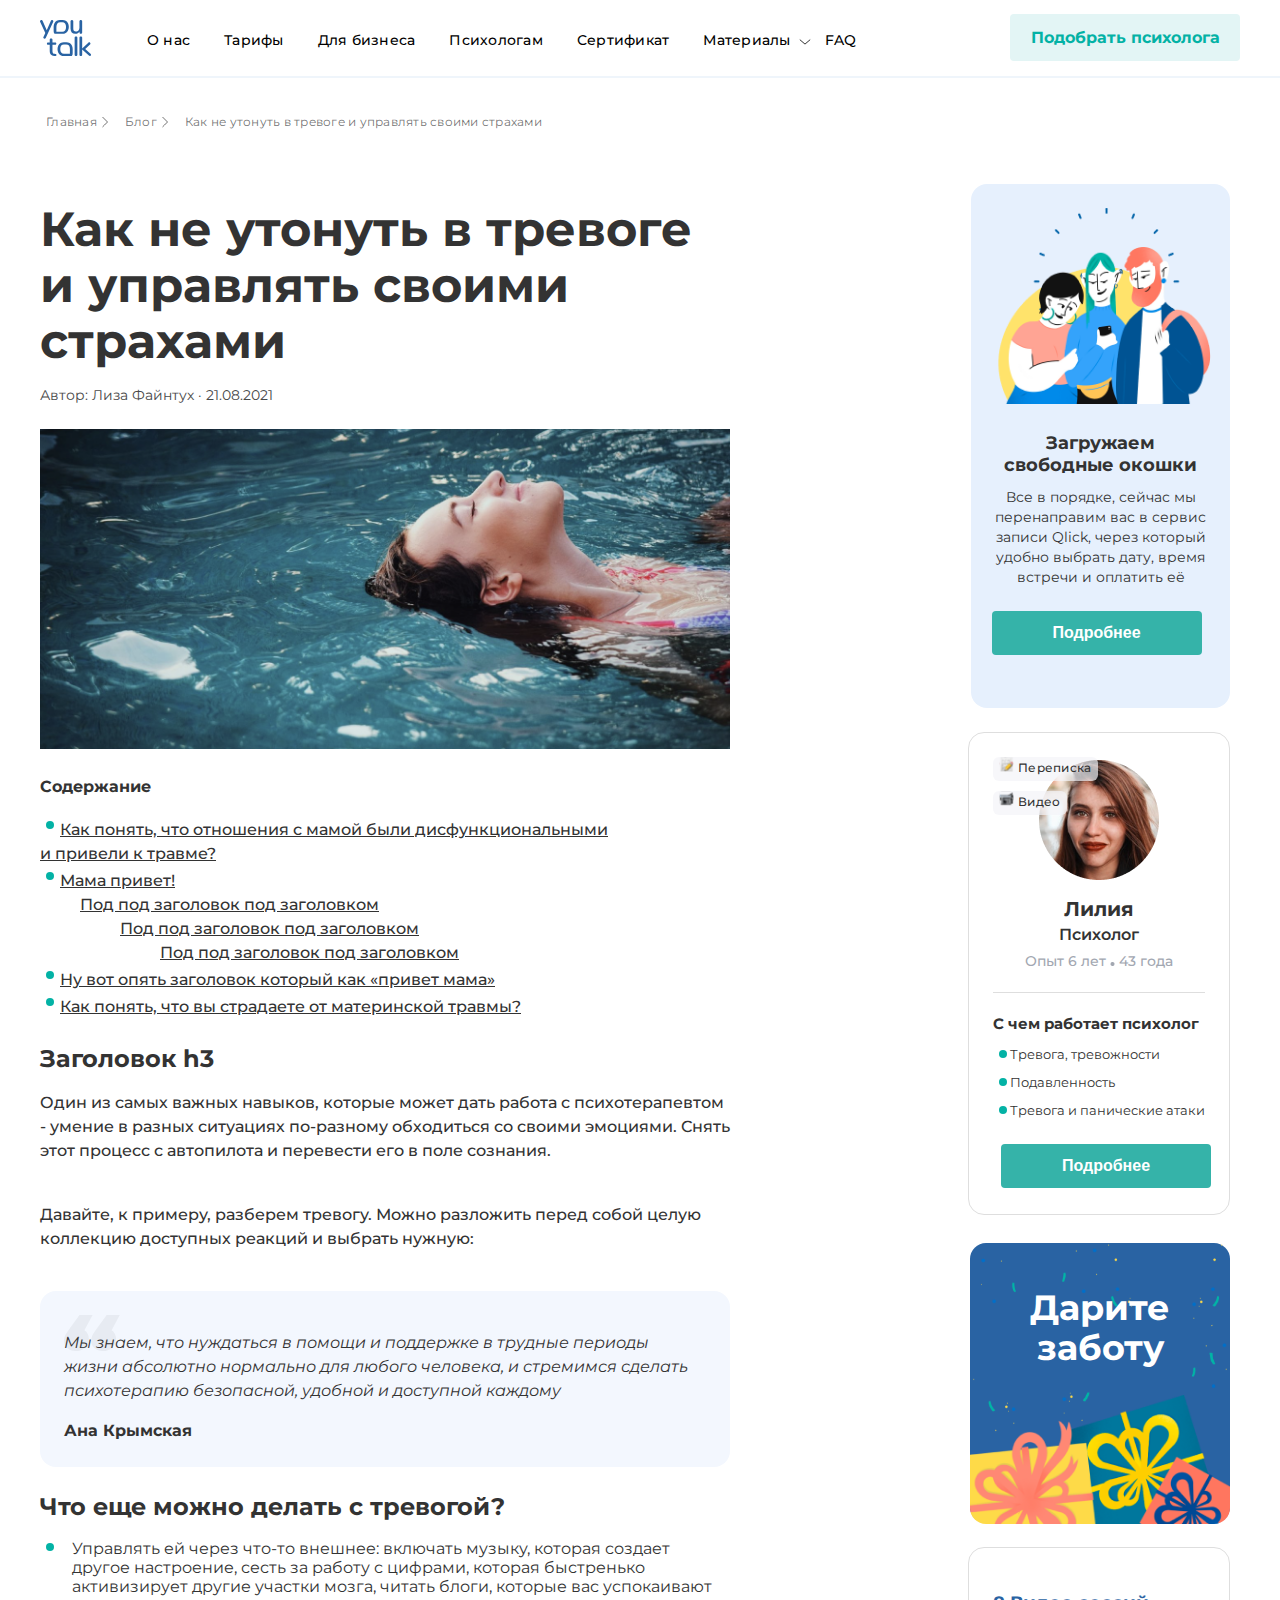
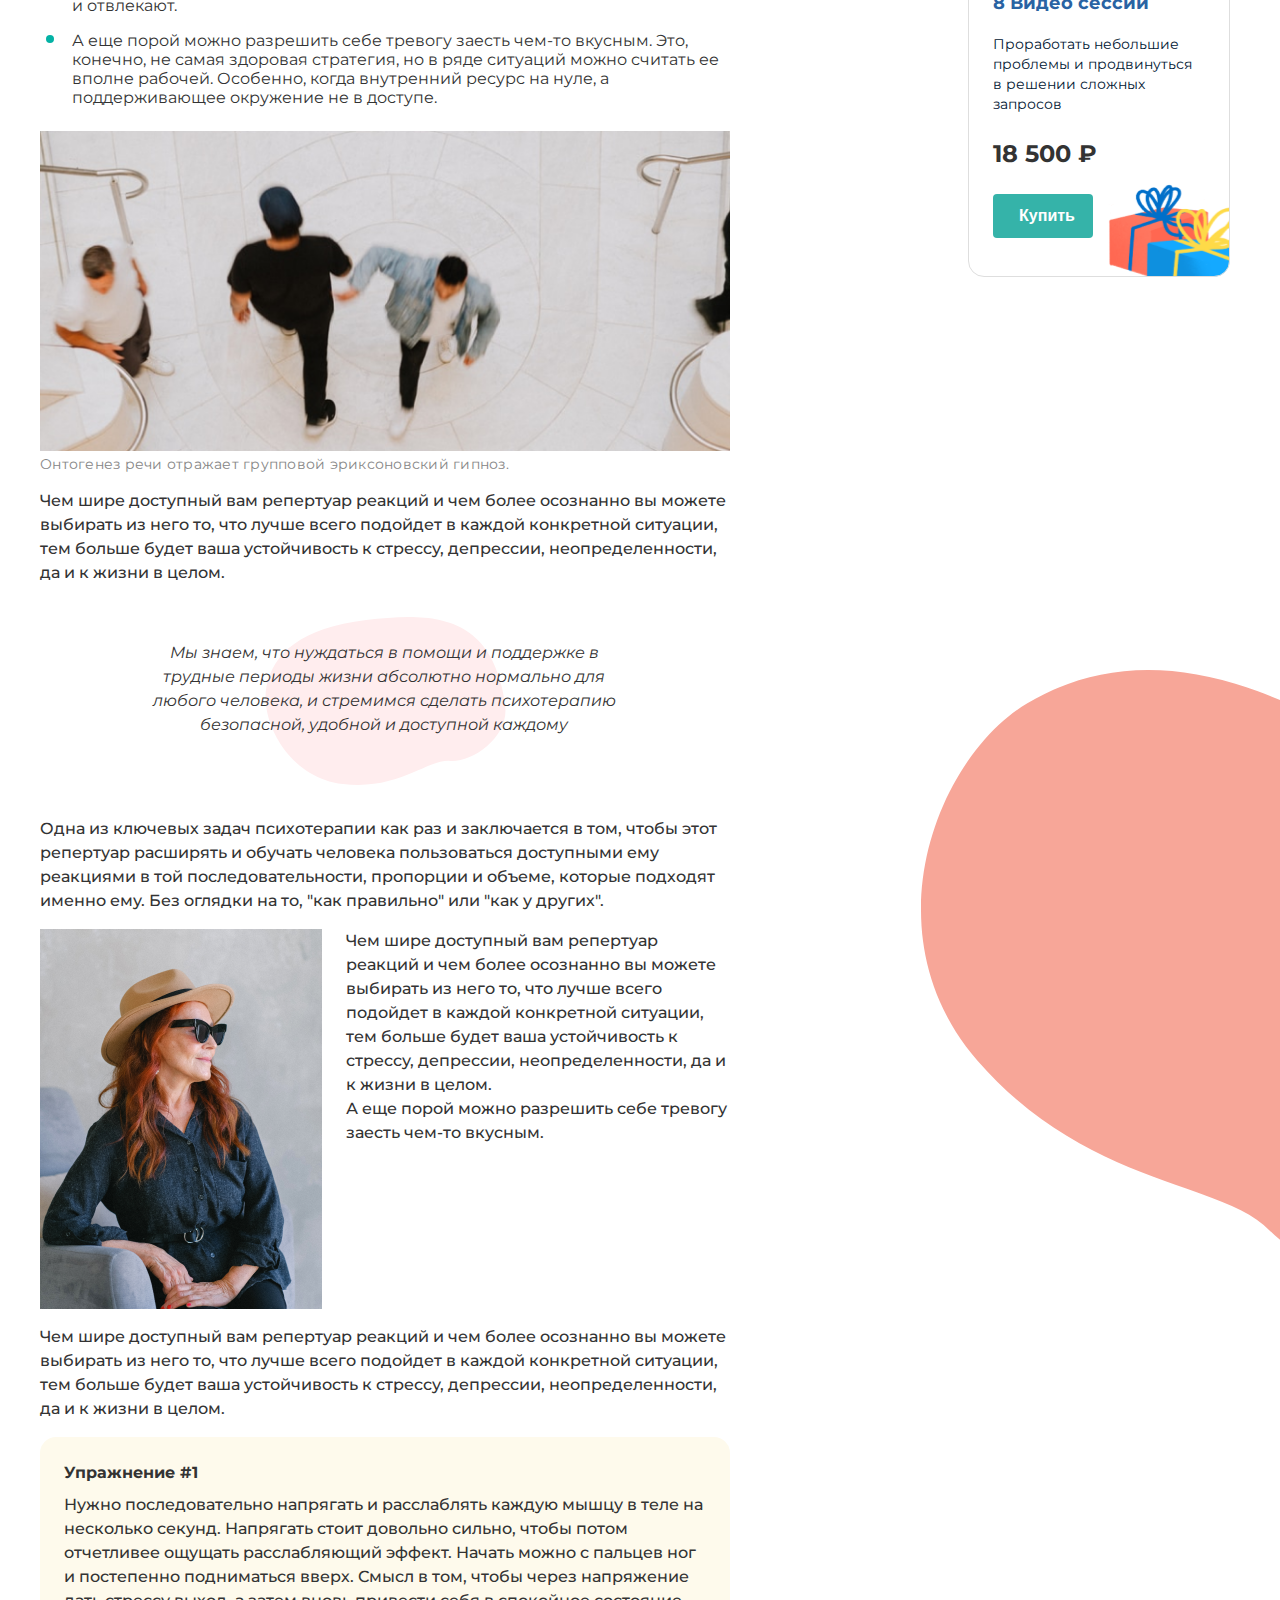
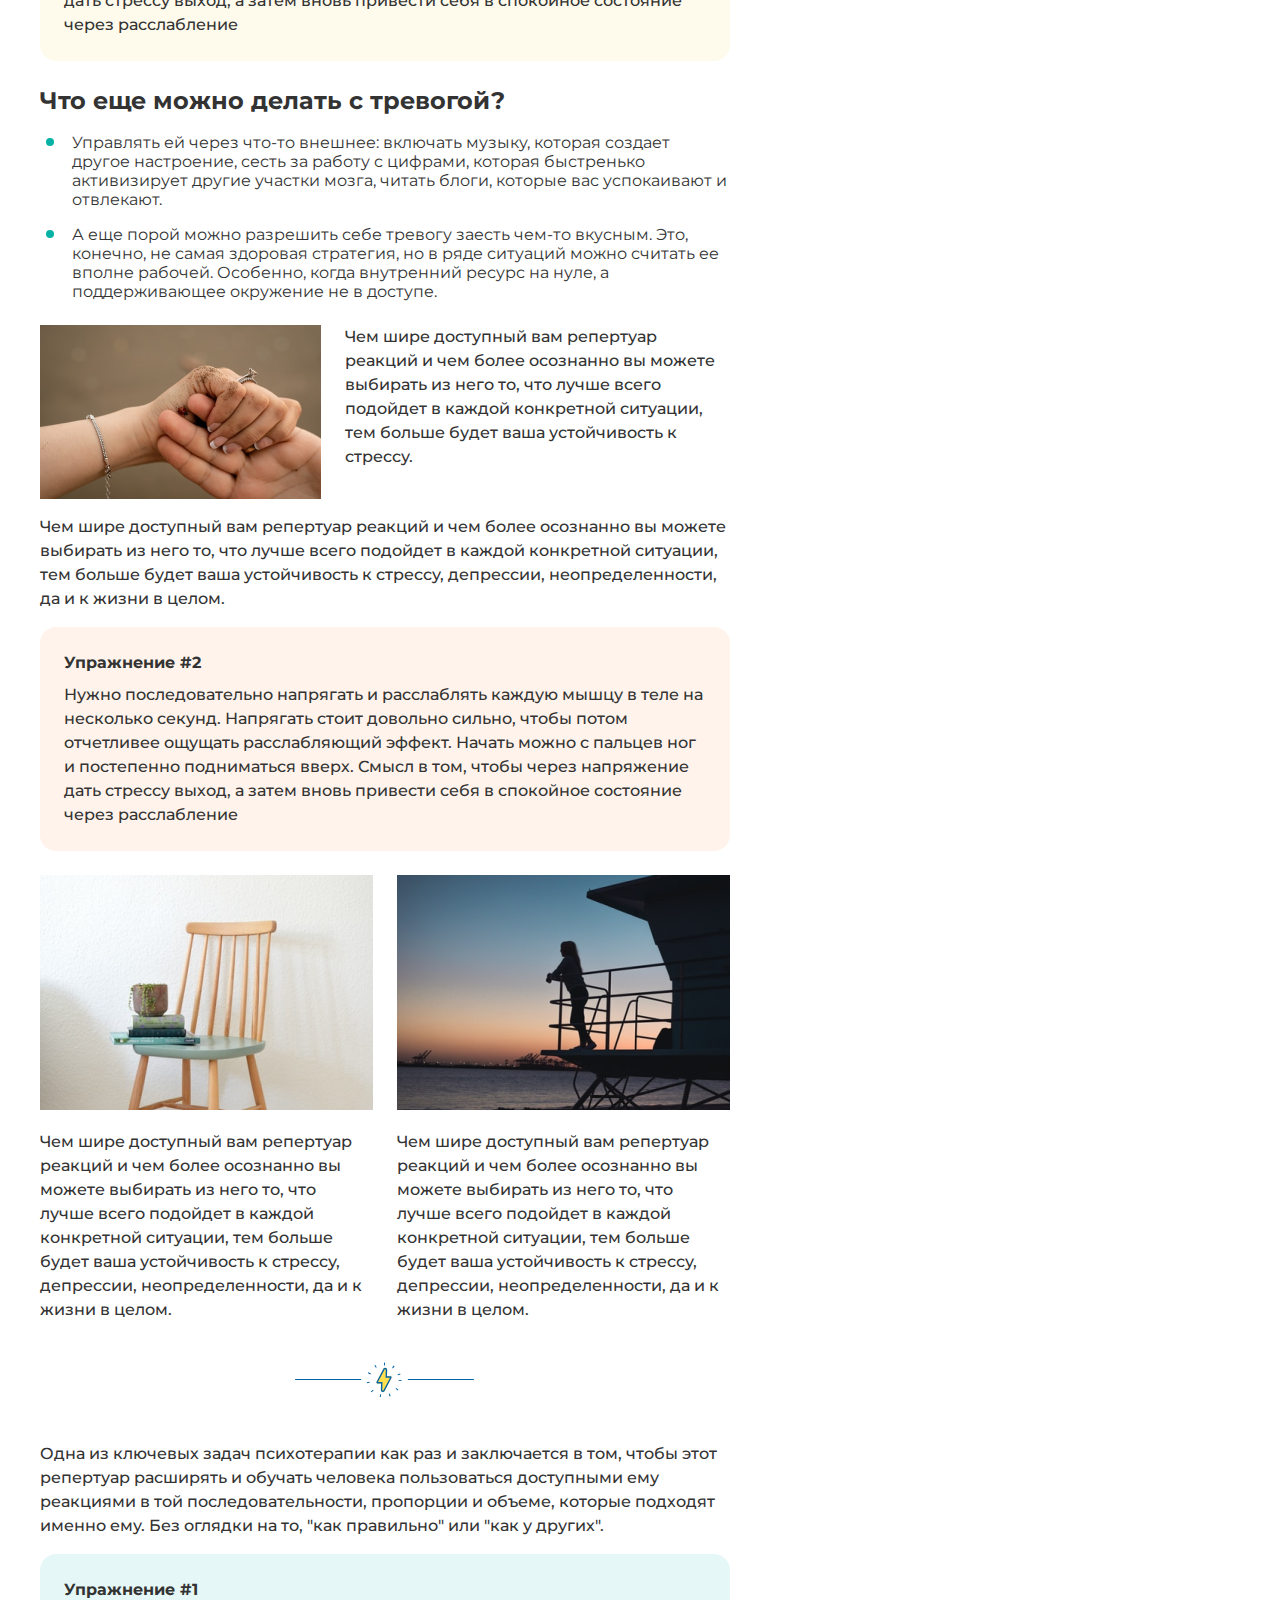
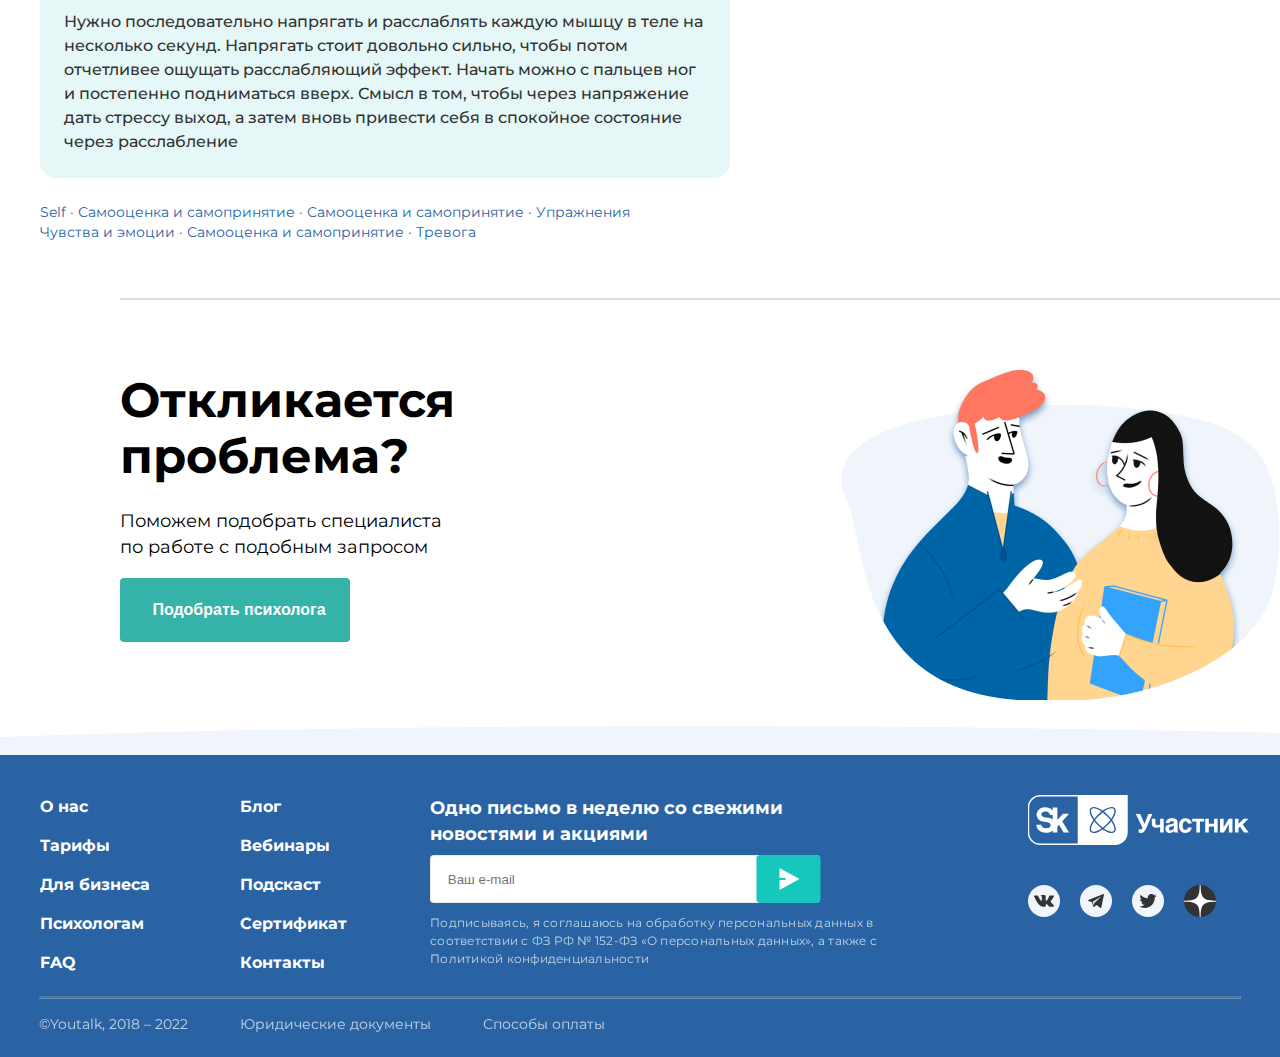
==== commit e83cec74: "Update article.html" ====
--- a/article/article.html
+++ b/article/article.html
@@ -13,7 +13,7 @@
   <header class="header">
     <div class="header__container">
       <div class="header__inner">
-        <a href="#" class="logo"><img src="/img/article/Logo.svg" alt="logo"></a>
+        <a href="#" class="logo"><img src="../img/article/Logo.svg" alt="logo"></a>
         <nav class="menu">
           <ui class="menu__list">
           <li class="menu-item"><a href="#" class="menu__link">О нас</a></li>
